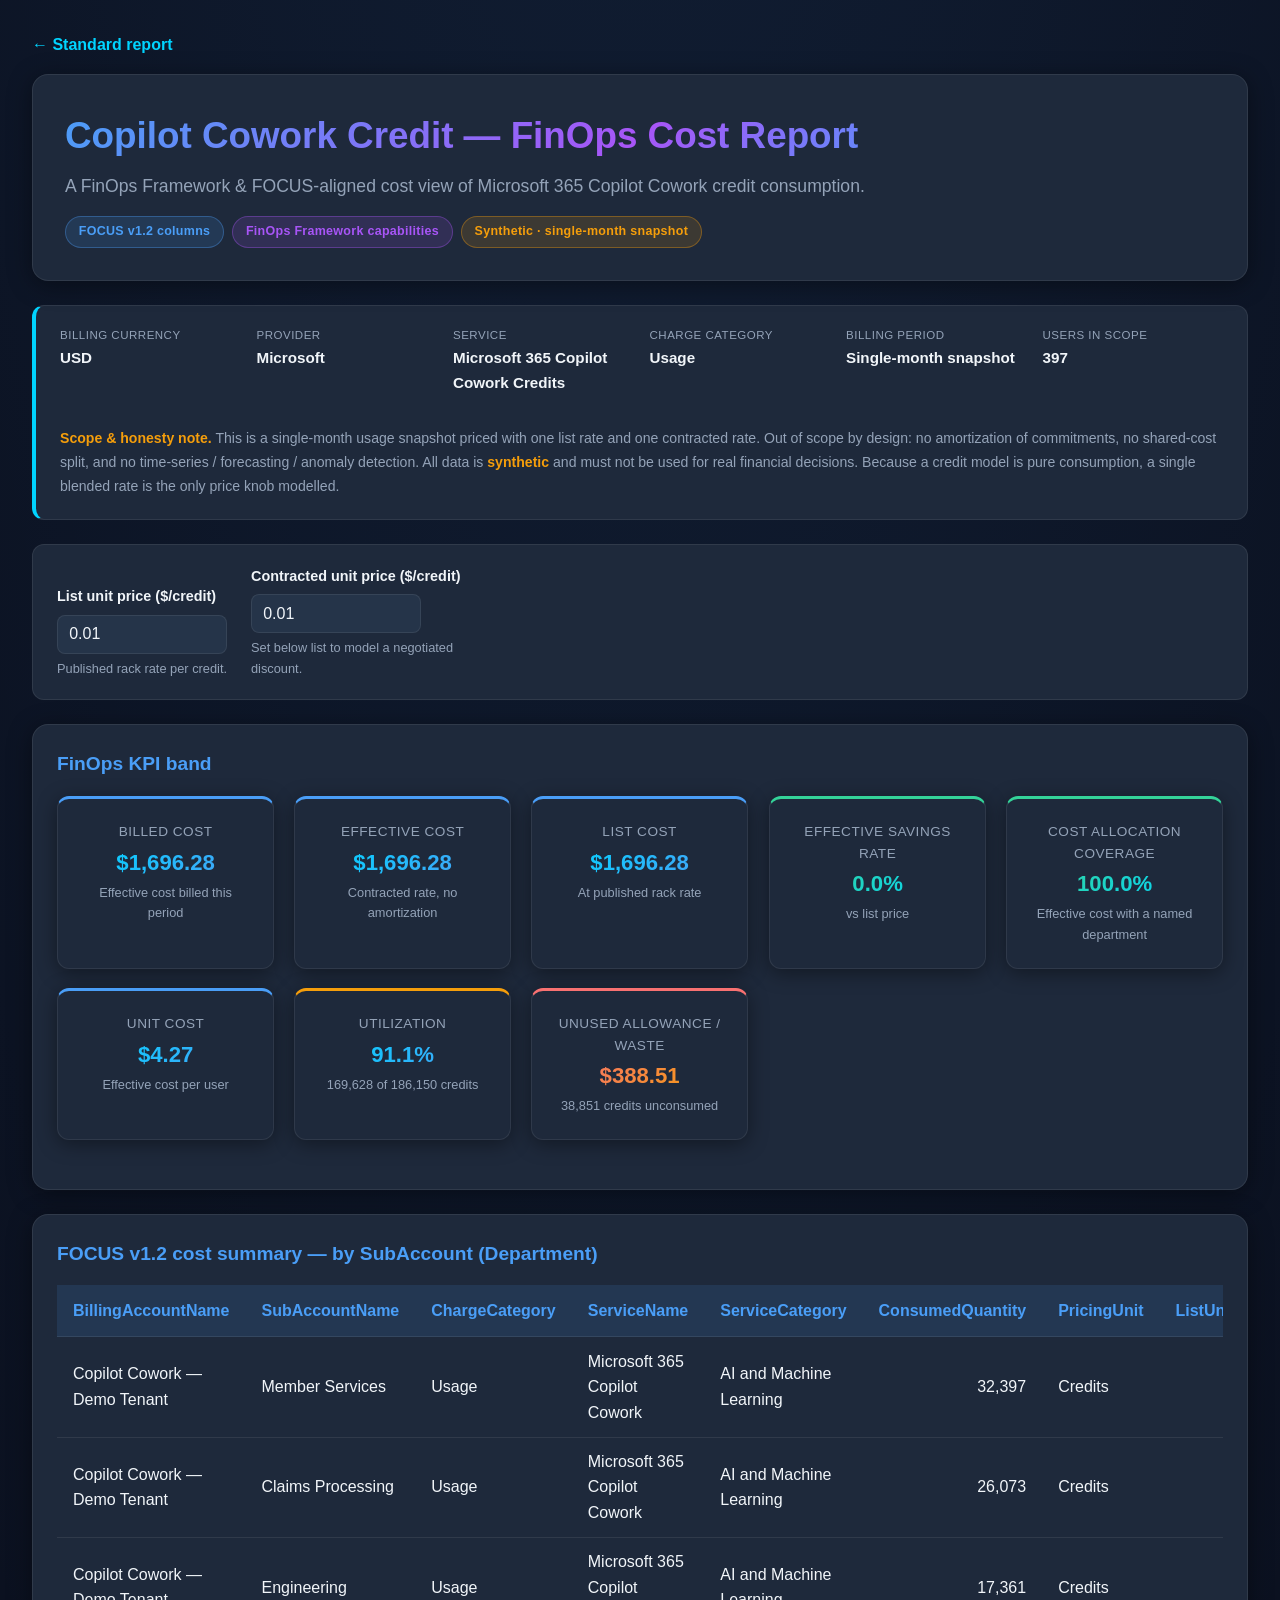
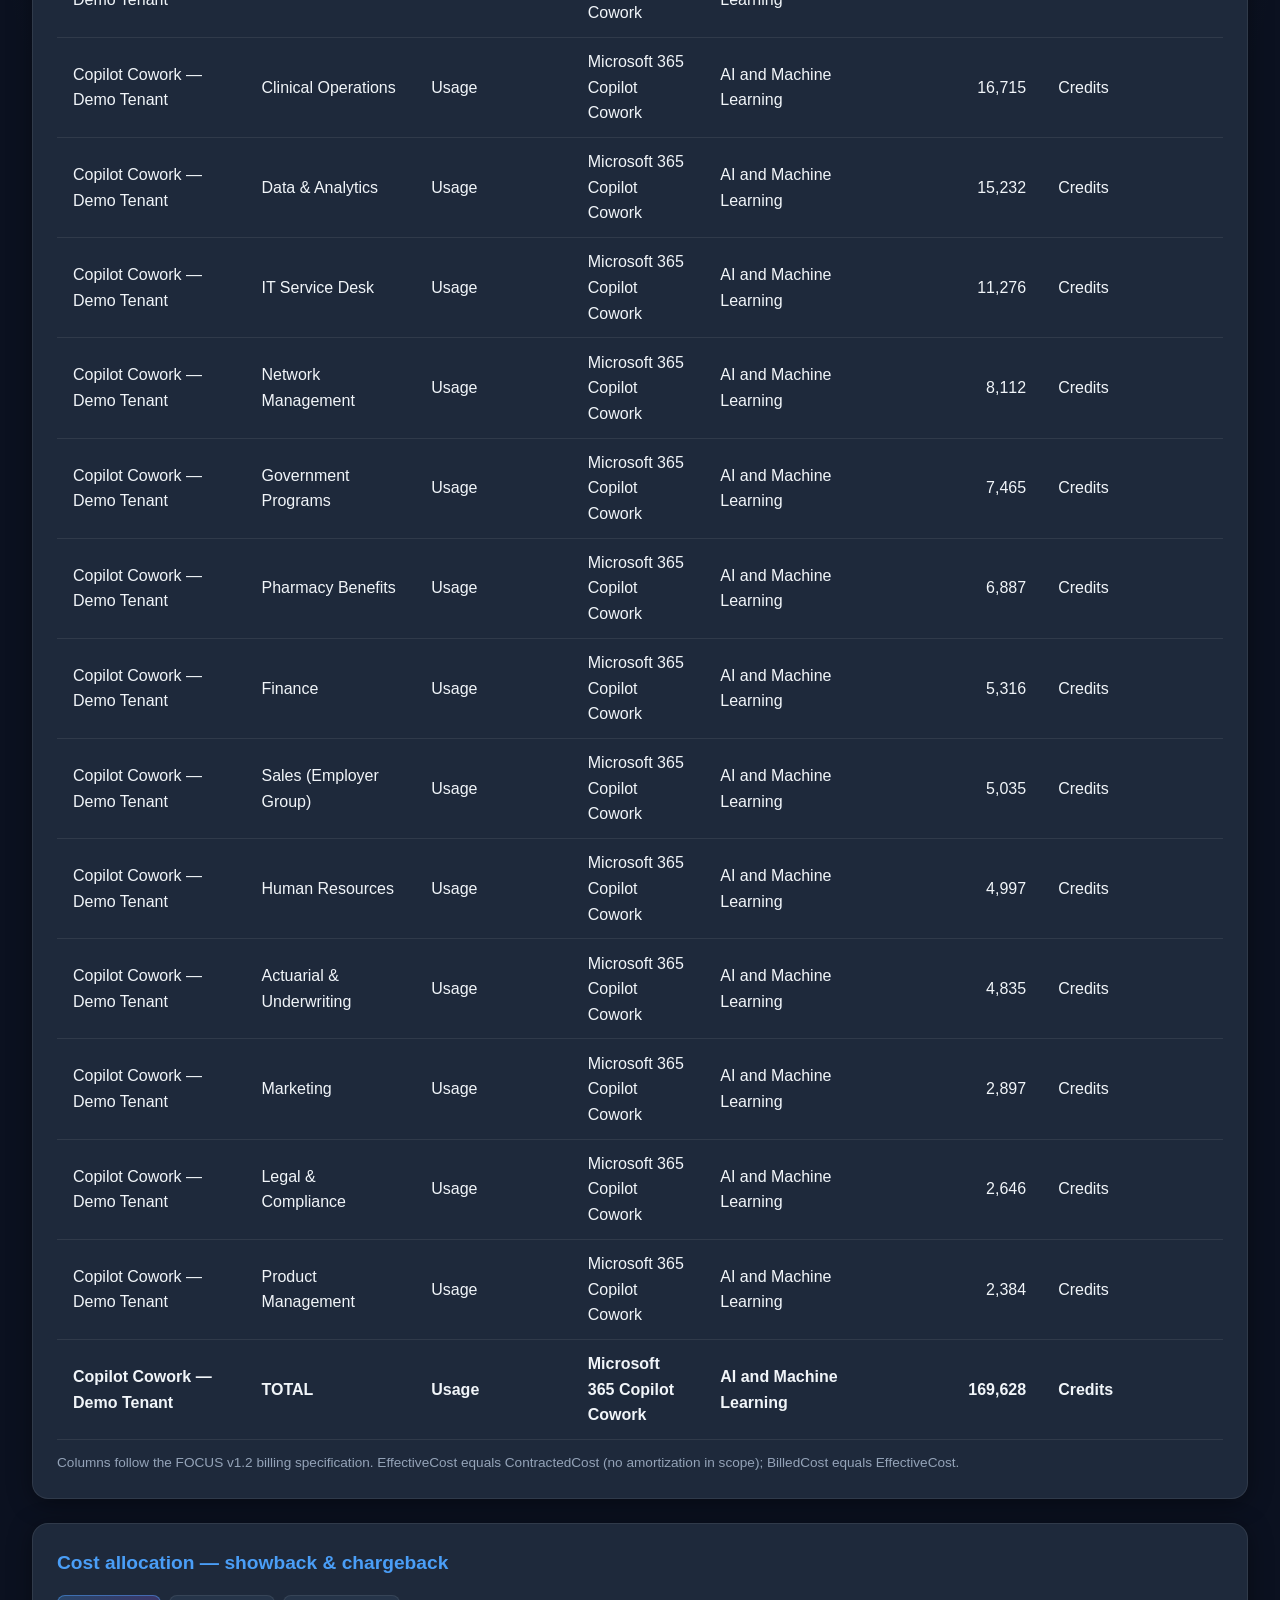
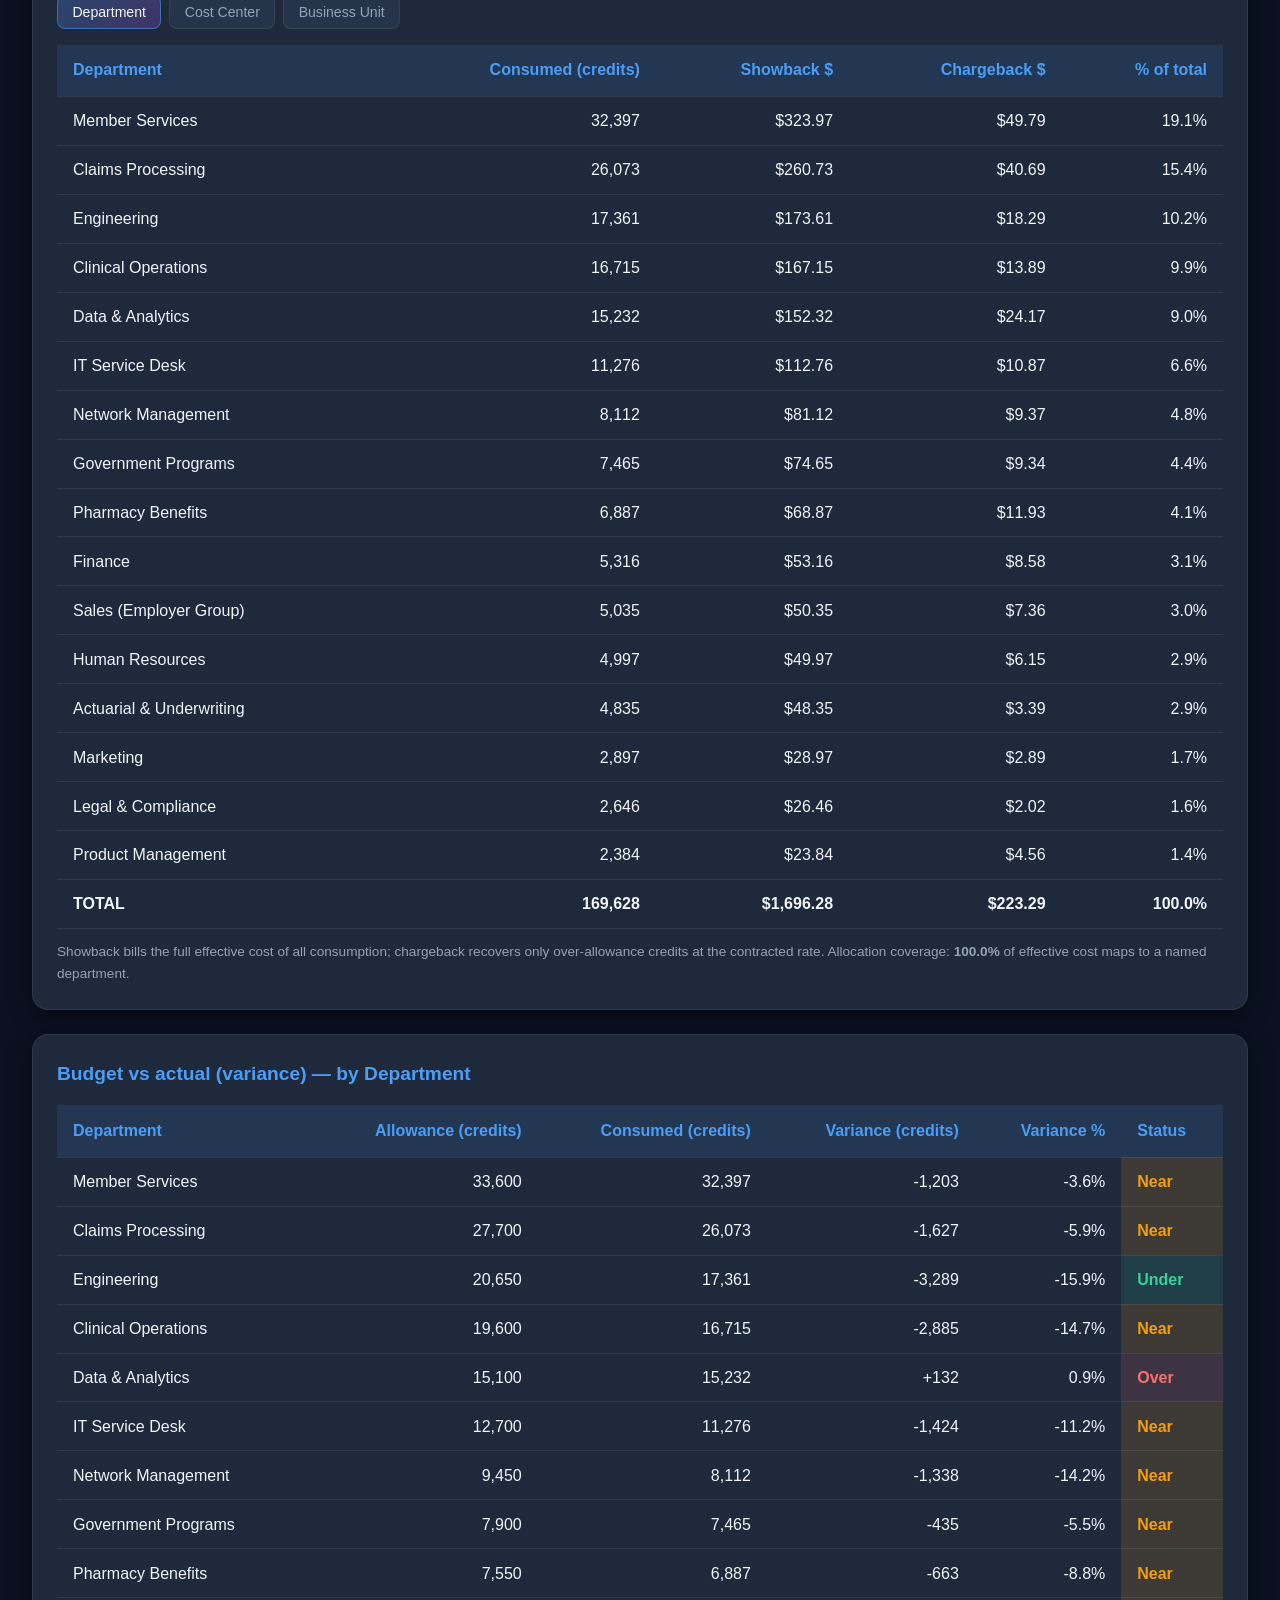
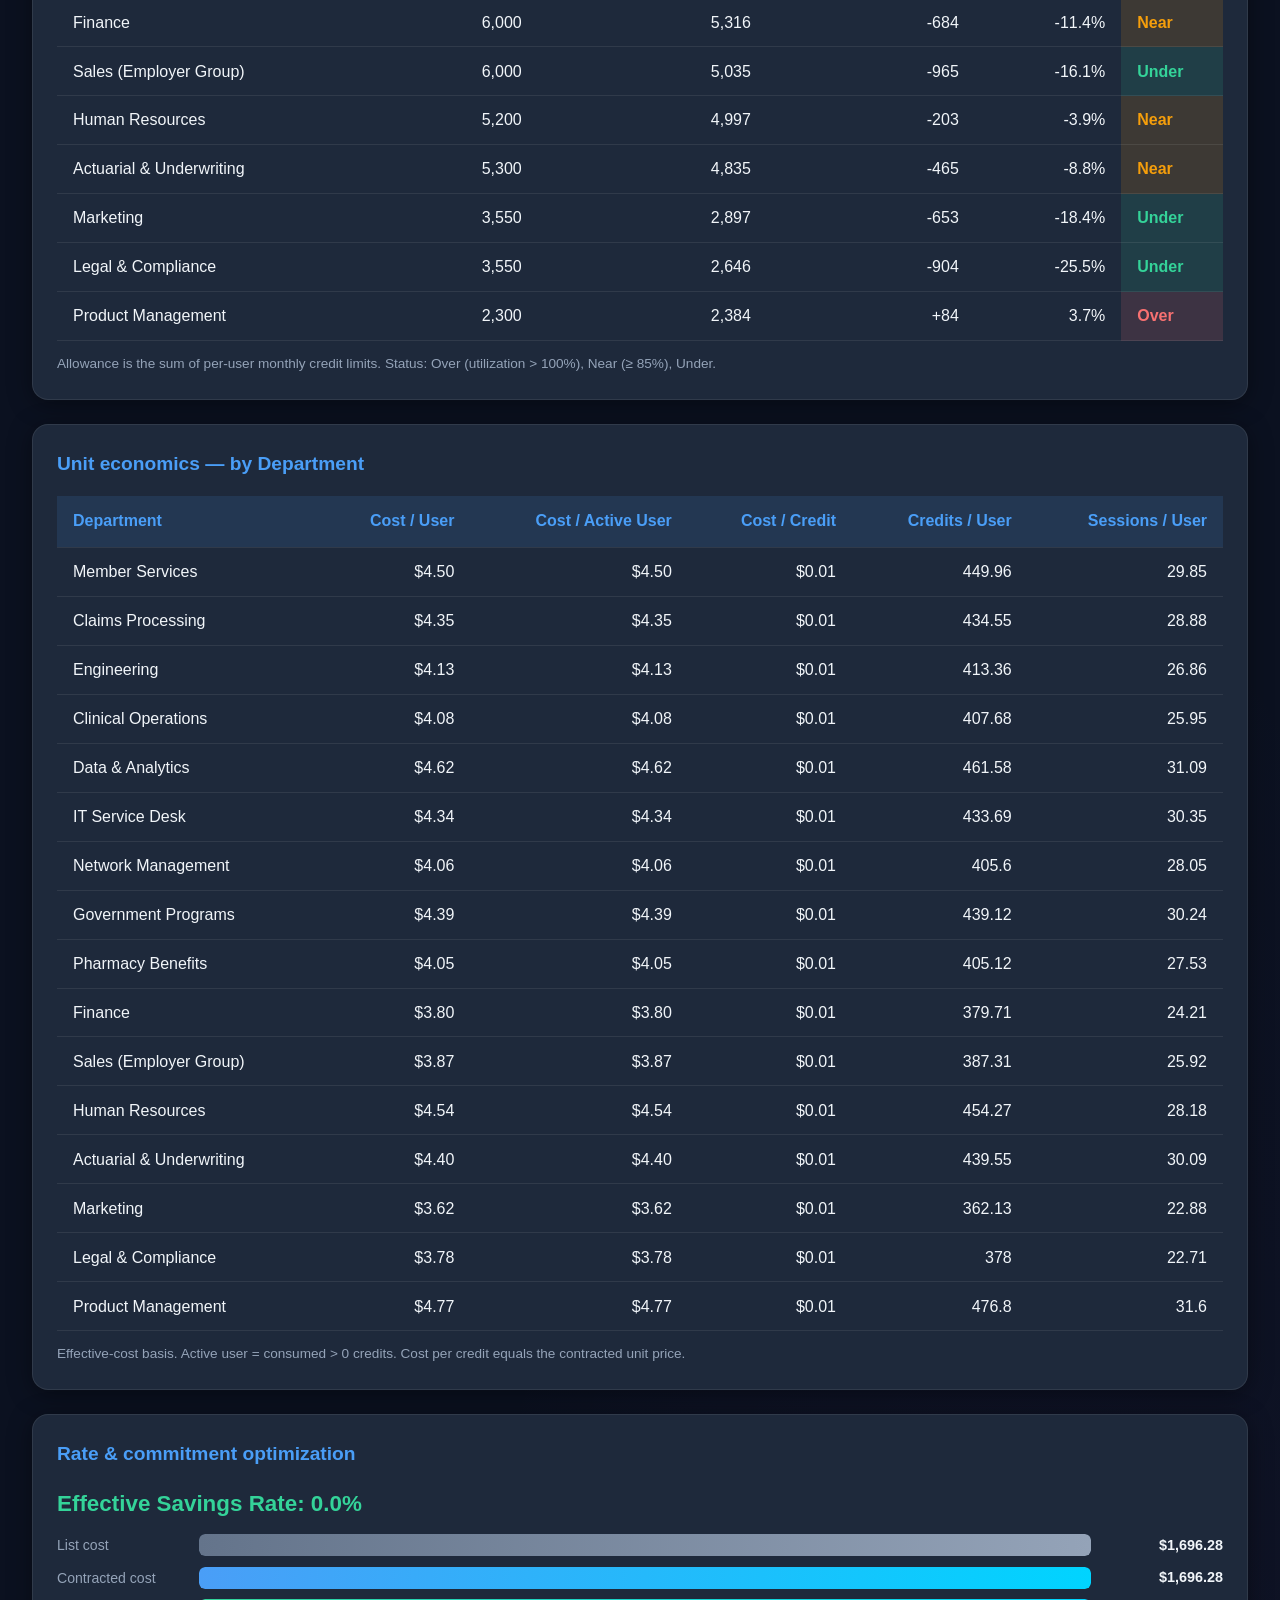
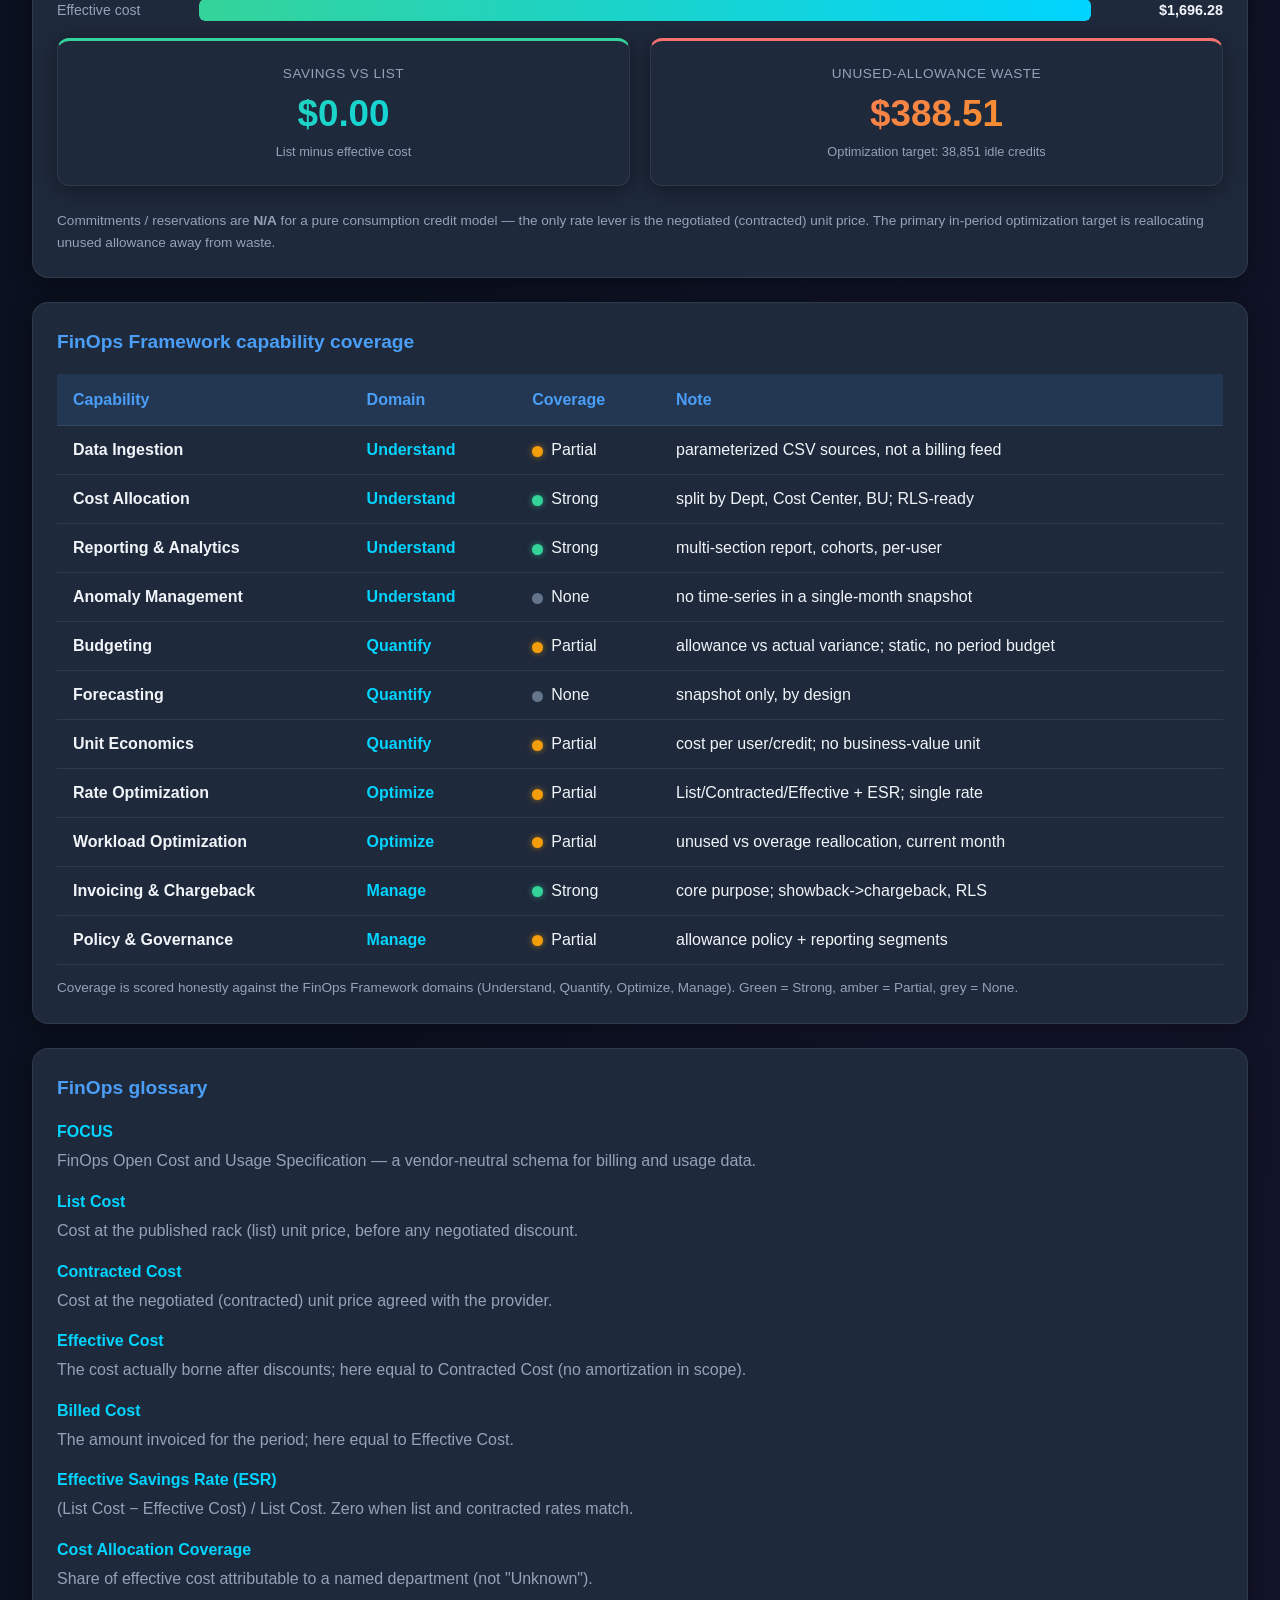
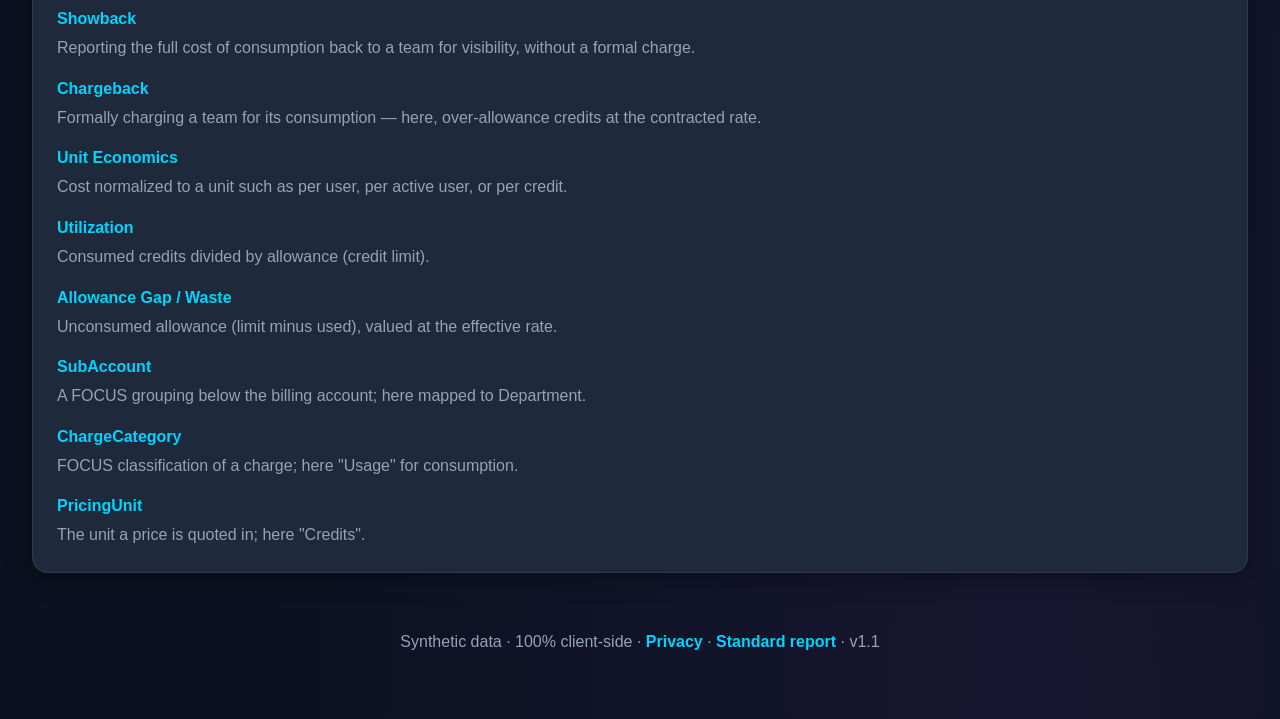
==== finops.html @ 9948c205 "Add FinOps Cowork report page (FOCUS 1.2, ESR, allocation coverage, budget variance, unit economics)" ====
<!DOCTYPE html>
<html lang="en">
<head>
    <meta charset="UTF-8">
    <meta name="viewport" content="width=device-width, initial-scale=1.0">
    <title>FinOps Cowork &mdash; Copilot Cowork Credit FinOps Report</title>
    <link rel="stylesheet" href="styles.css">
    <style>
        /* FinOps-only presentation bits, built on the shared theme variables. */
        .back-link { display: inline-block; margin-bottom: 1rem; font-weight: 600; text-decoration: none; }
        .back-link:hover { text-decoration: underline; }

        .finops-hero h1 {
            font-size: 2.3rem;
            background: linear-gradient(135deg, var(--copilot-blue) 0%, var(--copilot-purple) 50%, var(--copilot-cyan) 100%);
            -webkit-background-clip: text; -webkit-text-fill-color: transparent; background-clip: text;
            margin-bottom: 0.4rem; font-weight: 700;
        }
        .finops-hero .subtitle { font-size: 1.1rem; color: var(--text-secondary); }

        /* Badge pills for the standards this report speaks. */
        .badge-row { display: flex; flex-wrap: wrap; gap: 0.5rem; margin-top: 1rem; }
        .focus-badge {
            display: inline-block; padding: 0.3rem 0.8rem; border-radius: 999px;
            font-size: 0.78rem; font-weight: 600; letter-spacing: 0.3px;
            background: rgba(74, 158, 247, 0.14); color: var(--copilot-blue);
            border: 1px solid rgba(74, 158, 247, 0.35);
        }
        .focus-badge.alt { background: rgba(168, 85, 247, 0.14); color: var(--copilot-purple); border-color: rgba(168, 85, 247, 0.35); }
        .focus-badge.warn { background: rgba(245, 158, 11, 0.14); color: var(--amber); border-color: rgba(245, 158, 11, 0.35); }

        /* Scope strip: honest, explicit statement of what is (and is not) modelled. */
        .scope-strip {
            display: grid; grid-template-columns: repeat(auto-fit, minmax(180px, 1fr)); gap: 1rem;
            background: var(--surface); border: 1px solid var(--border); border-left: 4px solid var(--copilot-cyan);
            border-radius: 12px; padding: 1.25rem 1.5rem; margin-bottom: 1.5rem;
        }
        .scope-item .scope-k { font-size: 0.72rem; text-transform: uppercase; letter-spacing: 0.5px; color: var(--text-secondary); }
        .scope-item .scope-v { font-size: 0.95rem; color: var(--text-primary); font-weight: 600; margin-top: 0.15rem; }
        .scope-note { color: var(--text-secondary); font-size: 0.88rem; margin-top: 1rem; grid-column: 1 / -1; line-height: 1.7; }
        .scope-note strong { color: var(--amber); }

        /* Live rate controls that drive every dollar on the page. */
        .rate-controls {
            display: flex; flex-wrap: wrap; gap: 1.5rem; align-items: flex-end;
            background: var(--surface); border: 1px solid var(--border); border-radius: 12px;
            padding: 1.25rem 1.5rem; margin-bottom: 1.5rem;
        }
        .rate-field { display: flex; flex-direction: column; }
        .rate-field label { font-weight: 600; color: var(--text-primary); margin-bottom: 0.4rem; font-size: 0.9rem; }
        .rate-field input {
            padding: 0.6rem 0.7rem; font-size: 1rem; border: 1px solid var(--border); border-radius: 8px;
            background-color: var(--surface-raised); color: var(--text-primary); width: 170px; font-family: inherit;
        }
        .rate-field input:focus { outline: none; border-color: var(--copilot-blue); }
        .rate-field small { margin-top: 0.3rem; font-size: 0.8rem; color: var(--text-secondary); max-width: 220px; }

        /* Section caption under FOCUS / standards tables. */
        .section-caption { color: var(--text-secondary); font-size: 0.85rem; margin-top: 0.75rem; }

        /* Savings-accented metric card (green, distinct from waste red). */
        .metric-card.accent-savings { border-top-color: var(--green); }
        .metric-card.accent-savings .metric-value {
            background: linear-gradient(135deg, var(--green), var(--copilot-cyan));
            -webkit-background-clip: text; background-clip: text;
        }

        /* Dimension toggle for the allocation section. */
        .dim-toggle { display: flex; flex-wrap: wrap; gap: 0.5rem; margin-bottom: 1rem; }
        .dim-btn {
            padding: 0.5rem 0.9rem; background: var(--surface-raised); border: 1px solid var(--border);
            border-radius: 8px; color: var(--text-secondary); cursor: pointer; font-family: inherit; font-size: 0.88rem;
        }
        .dim-btn:hover { color: var(--text-primary); border-color: rgba(74, 158, 247, 0.4); }
        .dim-btn.active { background: linear-gradient(135deg, rgba(74,158,247,0.25), rgba(168,85,247,0.25)); color: var(--text-primary); border-color: rgba(74,158,247,0.5); }

        /* FinOps Framework capability-coverage dots. */
        .cov-dot { display: inline-block; width: 11px; height: 11px; border-radius: 50%; margin-right: 0.5rem; vertical-align: middle; }
        .cov-strong { background: var(--green); box-shadow: 0 0 6px rgba(52, 211, 153, 0.6); }
        .cov-partial { background: var(--amber); box-shadow: 0 0 6px rgba(245, 158, 11, 0.6); }
        .cov-none { background: #64748B; }
        .cov-label { font-weight: 600; }
        .cap-domain { color: var(--copilot-cyan); font-weight: 600; }

        /* Rate comparison bars (pure CSS/SVG, no libraries). */
        .rate-bars { margin: 0.5rem 0 0.25rem; }
        .rate-bar-row { display: grid; grid-template-columns: 130px 1fr 120px; align-items: center; gap: 0.75rem; margin-bottom: 0.6rem; }
        .rate-bar-row .rb-label { color: var(--text-secondary); font-size: 0.88rem; }
        .rate-bar-track { background: var(--surface-raised); border-radius: 6px; height: 22px; overflow: hidden; }
        .rate-bar-fill { height: 100%; border-radius: 6px; }
        .rb-list { background: linear-gradient(90deg, #64748B, #94A3B8); }
        .rb-contracted { background: linear-gradient(90deg, var(--copilot-blue), var(--copilot-cyan)); }
        .rb-effective { background: linear-gradient(90deg, var(--green), var(--copilot-cyan)); }
        .rate-bar-row .rb-value { text-align: right; color: var(--text-primary); font-weight: 600; font-size: 0.9rem; }

        .esr-headline { font-size: 1.4rem; font-weight: 700; color: var(--green); margin-bottom: 0.75rem; }
        .glossary-dl dt { color: var(--copilot-cyan); font-weight: 600; margin-top: 0.9rem; }
        .glossary-dl dd { color: var(--text-secondary); margin: 0.15rem 0 0 0; line-height: 1.7; }
    </style>
</head>
<body>
    <div class="container">
        <a class="back-link" href="index.html">&larr; Standard report</a>

        <header class="finops-hero">
            <h1>Copilot Cowork Credit &mdash; FinOps Cost Report</h1>
            <p class="subtitle">A FinOps Framework &amp; FOCUS-aligned cost view of Microsoft 365 Copilot Cowork credit consumption.</p>
            <div class="badge-row">
                <span class="focus-badge">FOCUS v1.2 columns</span>
                <span class="focus-badge alt">FinOps Framework capabilities</span>
                <span class="focus-badge warn">Synthetic &middot; single-month snapshot</span>
            </div>
        </header>

        <!-- Populated by finops.js: currency / provider / scope. -->
        <div id="scopeStrip"></div>

        <!-- Live rate controls; every dollar on the page recomputes on input. -->
        <div class="rate-controls">
            <div class="rate-field">
                <label for="rateList">List unit price ($/credit)</label>
                <input type="number" id="rateList" min="0" step="0.001" value="0.01">
                <small>Published rack rate per credit.</small>
            </div>
            <div class="rate-field">
                <label for="rateContracted">Contracted unit price ($/credit)</label>
                <input type="number" id="rateContracted" min="0" step="0.001" value="0.01">
                <small>Set below list to model a negotiated discount.</small>
            </div>
        </div>

        <!-- Everything below is rendered by finops.js. -->
        <div id="finopsBody"></div>

        <footer>Synthetic data &middot; 100% client-side &middot; <a href="PRIVACY.md">Privacy</a> &middot; <a href="index.html">Standard report</a> &middot; v1.1</footer>
    </div>

    <script src="demo-data.js"></script>
    <script src="finops.js"></script>
</body>
</html>
---- styles.css ----
/* Copilot Cowork Credit Chargeback - dark Microsoft Copilot theme.
   Base tokens adapted from the Copilot ROI Calculator reference, extended. */
:root {
    --copilot-blue: #4A9EF7;
    --copilot-cyan: #00D4FF;
    --copilot-purple: #A855F7;
    --copilot-orange: #F59E0B;
    --gray: #94A3B8;
    --light-gray: rgba(255, 255, 255, 0.06);
    --white: #0F172A;
    --green: #34D399;
    --amber: #F59E0B;
    --red: #F87171;
    --shadow: rgba(0, 0, 0, 0.4);
    --surface: #1E293B;
    --surface-raised: #253449;
    --border: rgba(255, 255, 255, 0.08);
    --text-primary: #F1F5F9;
    --text-secondary: #94A3B8;
}

* { margin: 0; padding: 0; box-sizing: border-box; }

body {
    font-family: 'Segoe UI', -apple-system, BlinkMacSystemFont, sans-serif;
    line-height: 1.6;
    color: var(--text-primary);
    background: #0B1120;
    background-image:
        radial-gradient(ellipse 80% 50% at 50% -20%, rgba(74, 158, 247, 0.12), transparent),
        radial-gradient(ellipse 60% 40% at 80% 100%, rgba(168, 85, 247, 0.08), transparent);
    min-height: 100vh;
}

.container { max-width: 1280px; margin: 0 auto; padding: 2rem; }

a { color: var(--copilot-cyan); }

/* ---------------- Header / landing ---------------- */
header {
    margin-bottom: 1.5rem;
    padding: 2rem;
    background: var(--surface);
    border-radius: 16px;
    box-shadow: 0 4px 24px var(--shadow);
    border: 1px solid var(--border);
    backdrop-filter: blur(12px);
}
.header-content { display: flex; justify-content: center; align-items: center; gap: 2rem; }
.header-content > div { text-align: center; }
header h1 {
    font-size: 2.5rem;
    background: linear-gradient(135deg, var(--copilot-blue) 0%, var(--copilot-purple) 50%, var(--copilot-cyan) 100%);
    -webkit-background-clip: text; -webkit-text-fill-color: transparent; background-clip: text;
    margin-bottom: 0.5rem; font-weight: 700;
}
.subtitle { font-size: 1.15rem; color: var(--text-secondary); }

.instructions-section {
    background: var(--surface); border-radius: 16px; padding: 2rem;
    box-shadow: 0 4px 24px var(--shadow); border: 1px solid var(--border); margin-bottom: 2rem;
}
.instructions-section h2 { color: var(--copilot-blue); font-size: 1.8rem; margin-bottom: 1.5rem; text-align: center; }

.step-card {
    display: flex; gap: 1.5rem; margin-bottom: 1.5rem; padding: 1.5rem;
    background: var(--surface-raised); border-radius: 12px; border-left: 4px solid var(--copilot-cyan);
}
.step-number {
    flex-shrink: 0; width: 44px; height: 44px; background: var(--copilot-blue); color: #fff;
    border-radius: 50%; display: flex; align-items: center; justify-content: center; font-size: 1.4rem; font-weight: bold;
}
.step-content h3 { color: var(--copilot-cyan); margin-bottom: 0.5rem; font-size: 1.3rem; }

/* ---------------- Info / privacy boxes ---------------- */
.info-box {
    background: rgba(0, 212, 255, 0.05); padding: 1rem; border-radius: 8px;
    border-left: 3px solid var(--copilot-cyan); margin-top: 1rem;
}
.info-box p { margin: 0; font-size: 0.95rem; line-height: 1.7; }
.info-box strong { color: var(--copilot-blue); }
.info-box small { color: var(--gray); }
.privacy-box {
    display: flex; gap: 1rem; align-items: flex-start;
    border-left-color: var(--green); background: rgba(52, 211, 153, 0.06); margin-bottom: 1.5rem;
}
.privacy-box svg { flex-shrink: 0; color: var(--green); margin-top: 0.15rem; }
.privacy-box strong { color: var(--green); }

/* ---------------- Upload ---------------- */
.upload-grid { display: grid; grid-template-columns: repeat(auto-fit, minmax(320px, 1fr)); gap: 1.5rem; }
.dz-label { display: block; font-weight: 600; margin-bottom: 0.5rem; color: var(--text-primary); }
.upload-area {
    border: 2px dashed rgba(74, 158, 247, 0.4); border-radius: 12px; padding: 2rem; text-align: center;
    background: rgba(74, 158, 247, 0.05); transition: all 0.25s ease; cursor: pointer;
}
.upload-area:hover { border-color: var(--copilot-cyan); background: rgba(0, 212, 255, 0.08); box-shadow: 0 0 30px rgba(0, 212, 255, 0.1); }
.upload-area.dragover { border-color: var(--copilot-orange); background: rgba(245, 158, 11, 0.08); }
.upload-area.loaded { border-color: var(--green); background: rgba(52, 211, 153, 0.07); border-style: solid; }
.upload-area svg { color: var(--copilot-blue); margin-bottom: 0.75rem; }
.upload-area p { margin: 0.35rem 0; color: var(--gray); }
.dz-status { font-size: 0.9rem; font-weight: 600; color: var(--text-secondary) !important; }
.upload-area.loaded .dz-status { color: var(--green) !important; }

/* ---------------- Config ---------------- */
.config-grid { display: grid; grid-template-columns: repeat(auto-fit, minmax(260px, 1fr)); gap: 1.5rem; margin-top: 1.5rem; }
.config-item { display: flex; flex-direction: column; }
.config-item label { font-weight: 600; color: var(--text-primary); margin-bottom: 0.5rem; }
.config-item input, .config-item select {
    padding: 0.7rem; font-size: 1rem; border: 1px solid var(--border); border-radius: 8px;
    transition: all 0.25s ease; font-family: inherit; background-color: var(--surface-raised);
    color: var(--text-primary); width: 100%;
}
.config-item input:focus, .config-item select:focus { outline: none; border-color: var(--copilot-blue); }
.config-item small { margin-top: 0.3rem; font-size: 0.82rem; color: var(--gray); }

/* ---------------- Buttons ---------------- */
.btn-primary, .btn-secondary {
    padding: 0.8rem 2rem; font-size: 1rem; font-weight: 600; border: none; border-radius: 8px;
    cursor: pointer; transition: all 0.25s ease; font-family: inherit;
}
.btn-primary { background: linear-gradient(135deg, #4A9EF7, #A855F7); color: #fff; }
.btn-primary:hover:not(:disabled) { background: linear-gradient(135deg, #60B0FF, #B96EFF); transform: translateY(-2px); box-shadow: 0 6px 20px rgba(74, 158, 247, 0.3); }
.btn-primary:disabled { opacity: 0.45; cursor: not-allowed; }
.btn-secondary { background: var(--surface-raised); color: var(--text-primary); border: 1px solid var(--border); }
.btn-secondary:hover { background: rgba(74, 158, 247, 0.15); color: var(--copilot-cyan); }
.btn-gradient { background: linear-gradient(135deg, rgba(74,158,247,0.25), rgba(168,85,247,0.25)); border-color: rgba(74,158,247,0.4); color: var(--text-primary); }
.btn-gradient:hover { background: linear-gradient(135deg, rgba(74,158,247,0.4), rgba(168,85,247,0.4)); color: #fff; }
.landing-actions { display: flex; gap: 1rem; margin-top: 1.75rem; flex-wrap: wrap; }
.landing-error { margin-top: 1rem; color: var(--red); font-weight: 600; }

footer { text-align: center; padding: 2rem; color: var(--text-secondary); }
footer a { text-decoration: none; font-weight: 600; }
footer a:hover { text-decoration: underline; }

/* ---------------- Dashboard topbar ---------------- */
.topbar {
    position: sticky; top: 0; z-index: 50; display: flex; justify-content: space-between; align-items: center;
    gap: 1.5rem; padding: 1rem 2rem; background: rgba(30, 41, 59, 0.85);
    backdrop-filter: blur(12px); border-bottom: 1px solid var(--border); box-shadow: 0 4px 24px var(--shadow);
}
.topbar-title { display: flex; align-items: center; gap: 1rem; }
.topbar-emoji { font-size: 2rem; }
.topbar-title h1 {
    font-size: 1.5rem;
    background: linear-gradient(135deg, var(--copilot-blue), var(--copilot-purple), var(--copilot-cyan));
    -webkit-background-clip: text; -webkit-text-fill-color: transparent; background-clip: text;
}
.topbar-sub { font-size: 0.9rem; color: var(--text-secondary); }
.topbar-actions { display: flex; gap: 0.75rem; }
.action-btn {
    display: flex; flex-direction: column; align-items: center; gap: 0.25rem; padding: 0.6rem 0.9rem;
    background: transparent; border: 1px solid rgba(74, 158, 247, 0.3); border-radius: 10px;
    color: var(--copilot-blue); cursor: pointer; transition: all 0.25s ease; font-family: inherit; min-width: 76px;
}
.action-btn:hover { background: rgba(74, 158, 247, 0.15); color: var(--copilot-cyan); transform: translateY(-2px); border-color: var(--copilot-blue); }
.action-icon { font-size: 1.4rem; }
.action-text { font-size: 0.75rem; font-weight: 600; }

.demo-banner {
    margin: 1rem 2rem 0; padding: 0.9rem 1.25rem; border-radius: 10px; text-align: center;
    background: rgba(245, 158, 11, 0.12); border: 1px solid rgba(245, 158, 11, 0.4); color: var(--amber);
    font-size: 0.95rem;
}

/* ---------------- Dashboard layout ---------------- */
.dash-layout { display: grid; grid-template-columns: 260px 1fr; gap: 1.5rem; align-items: start; animation: fadeIn 0.5s ease; }
@keyframes fadeIn { from { opacity: 0; transform: translateY(16px); } to { opacity: 1; transform: translateY(0); } }

.slicer-rail {
    position: sticky; top: 88px; background: var(--surface); border: 1px solid var(--border);
    border-radius: 16px; padding: 1.5rem; box-shadow: 0 4px 24px var(--shadow);
}
.rail-title { color: var(--copilot-blue); margin-bottom: 1rem; font-size: 1.2rem; }
.slicer-rail .config-item { margin-bottom: 1.25rem; }
.cohort-toggles { display: flex; flex-wrap: wrap; gap: 0.4rem; }
.cohort-chip {
    padding: 0.3rem 0.7rem; border-radius: 999px; border: 1px solid var(--border);
    background: var(--surface-raised); color: var(--text-secondary); cursor: pointer; font-size: 0.8rem;
    transition: all 0.2s ease; font-family: inherit;
}
.cohort-chip.on { background: linear-gradient(135deg, rgba(74,158,247,0.3), rgba(168,85,247,0.3)); color: var(--text-primary); border-color: rgba(74,158,247,0.5); }
.rail-meta { margin-top: 1rem; padding-top: 1rem; border-top: 1px solid var(--border); font-size: 0.82rem; color: var(--text-secondary); }

.dash-main { min-width: 0; }
.tab-nav { display: flex; flex-wrap: wrap; gap: 0.5rem; margin-bottom: 1.5rem; }
.tab-btn {
    padding: 0.6rem 1rem; background: var(--surface); border: 1px solid var(--border); border-radius: 10px;
    color: var(--text-secondary); cursor: pointer; transition: all 0.2s ease; font-family: inherit; font-size: 0.9rem;
}
.tab-btn:hover { color: var(--text-primary); border-color: rgba(74,158,247,0.4); }
.tab-btn.active { background: linear-gradient(135deg, rgba(74,158,247,0.25), rgba(168,85,247,0.25)); color: var(--text-primary); border-color: rgba(74,158,247,0.5); }

/* ---------------- View content ---------------- */
.view-title { color: var(--copilot-blue); font-size: 1.6rem; margin-bottom: 0.35rem; }
.view-desc { color: var(--text-secondary); margin-bottom: 1.5rem; }
.panel {
    background: var(--surface); border: 1px solid var(--border); border-radius: 16px; padding: 1.5rem;
    box-shadow: 0 4px 24px var(--shadow); margin-bottom: 1.5rem;
}
.panel h3 { color: var(--copilot-blue); margin-bottom: 1rem; font-size: 1.2rem; }
.panel-note { color: var(--text-secondary); font-size: 0.9rem; margin-top: 0.75rem; }

.metrics-grid { display: grid; grid-template-columns: repeat(auto-fit, minmax(200px, 1fr)); gap: 1.25rem; margin-bottom: 1.5rem; }
.metric-card {
    background: var(--surface); padding: 1.4rem; border-radius: 12px; box-shadow: 0 4px 20px var(--shadow);
    text-align: center; border: 1px solid var(--border); border-top: 3px solid var(--copilot-blue);
    transition: transform 0.25s ease; container-type: inline-size;
}
.metric-card:hover { transform: translateY(-4px); box-shadow: 0 8px 30px rgba(74, 158, 247, 0.15); }
.metric-card.accent-green { border-top-color: var(--green); }
.metric-card.accent-red { border-top-color: var(--red); }
.metric-card.accent-amber { border-top-color: var(--amber); }
.metric-value {
    font-size: clamp(1.2rem, 13cqi, 2.3rem); font-weight: bold;
    background: linear-gradient(135deg, var(--copilot-cyan), var(--copilot-blue));
    -webkit-background-clip: text; -webkit-text-fill-color: transparent; background-clip: text;
    margin: 0.4rem 0; overflow-wrap: break-word; line-height: 1.2;
}
.metric-card.accent-green .metric-value { background: linear-gradient(135deg, var(--green), var(--copilot-cyan)); -webkit-background-clip: text; background-clip: text; }
.metric-card.accent-red .metric-value { background: linear-gradient(135deg, var(--red), var(--copilot-orange)); -webkit-background-clip: text; background-clip: text; }
.metric-label { font-size: 0.85rem; color: var(--text-secondary); text-transform: uppercase; letter-spacing: 0.5px; }
.metric-sublabel { font-size: 0.8rem; color: var(--text-secondary); margin-top: 0.4rem; }

/* ---------------- Tables ---------------- */
.table-wrap { overflow-x: auto; }
table { width: 100%; border-collapse: collapse; }
th {
    background: rgba(74, 158, 247, 0.12); color: var(--copilot-blue); padding: 0.8rem 1rem; text-align: left;
    font-weight: 600; border-bottom: 1px solid var(--border); white-space: nowrap;
}
th.sortable { cursor: pointer; user-select: none; }
th.sortable:hover { background: rgba(74, 158, 247, 0.2); }
th.num, td.num { text-align: right; }
td { padding: 0.7rem 1rem; border-bottom: 1px solid var(--border); color: var(--text-primary); }
tbody tr:hover { background: rgba(74, 158, 247, 0.06); }
.status-under { color: var(--green); font-weight: 600; }
.status-near { color: var(--amber); font-weight: 600; }
.status-over { color: var(--red); font-weight: 600; }
.cell-under { background: rgba(52, 211, 153, 0.12); }
.cell-near { background: rgba(245, 158, 11, 0.14); }
.cell-over { background: rgba(248, 113, 113, 0.14); }
.star { color: var(--copilot-orange); }

.search-box {
    width: 100%; max-width: 340px; padding: 0.6rem 0.9rem; margin-bottom: 1rem;
    background: var(--surface-raised); border: 1px solid var(--border); border-radius: 8px;
    color: var(--text-primary); font-family: inherit; font-size: 0.95rem;
}
.search-box:focus { outline: none; border-color: var(--copilot-blue); }
.row-note { color: var(--text-secondary); font-size: 0.85rem; margin-top: 0.75rem; }

/* ---------------- Charts (inline SVG) ---------------- */
.chart-svg { width: 100%; height: auto; display: block; }
.chart-svg .bar-label { fill: var(--text-secondary); font-size: 12px; font-family: 'Segoe UI', sans-serif; }
.chart-svg .val-label { fill: var(--text-primary); font-size: 12px; font-weight: 600; font-family: 'Segoe UI', sans-serif; }
.chart-svg .axis-line { stroke: var(--border); stroke-width: 1; }

/* ---------------- Glossary ---------------- */
.glossary-table td:first-child { white-space: nowrap; width: 1%; color: var(--copilot-cyan); vertical-align: top; padding-right: 1.5rem; font-weight: 600; }
.glossary-table td { padding: 0.7rem 1rem; font-size: 0.92rem; line-height: 1.6; }

@media (max-width: 900px) {
    .dash-layout { grid-template-columns: 1fr; }
    .slicer-rail { position: static; }
    .topbar { flex-direction: column; align-items: stretch; }
}

.version-tag { display: inline-block; font-size: 0.7rem; font-weight: 700; vertical-align: middle; margin-left: 0.5rem; padding: 0.1rem 0.5rem; border-radius: 999px; background: rgba(0,212,255,0.15); color: var(--copilot-cyan); letter-spacing: 0.04em; }
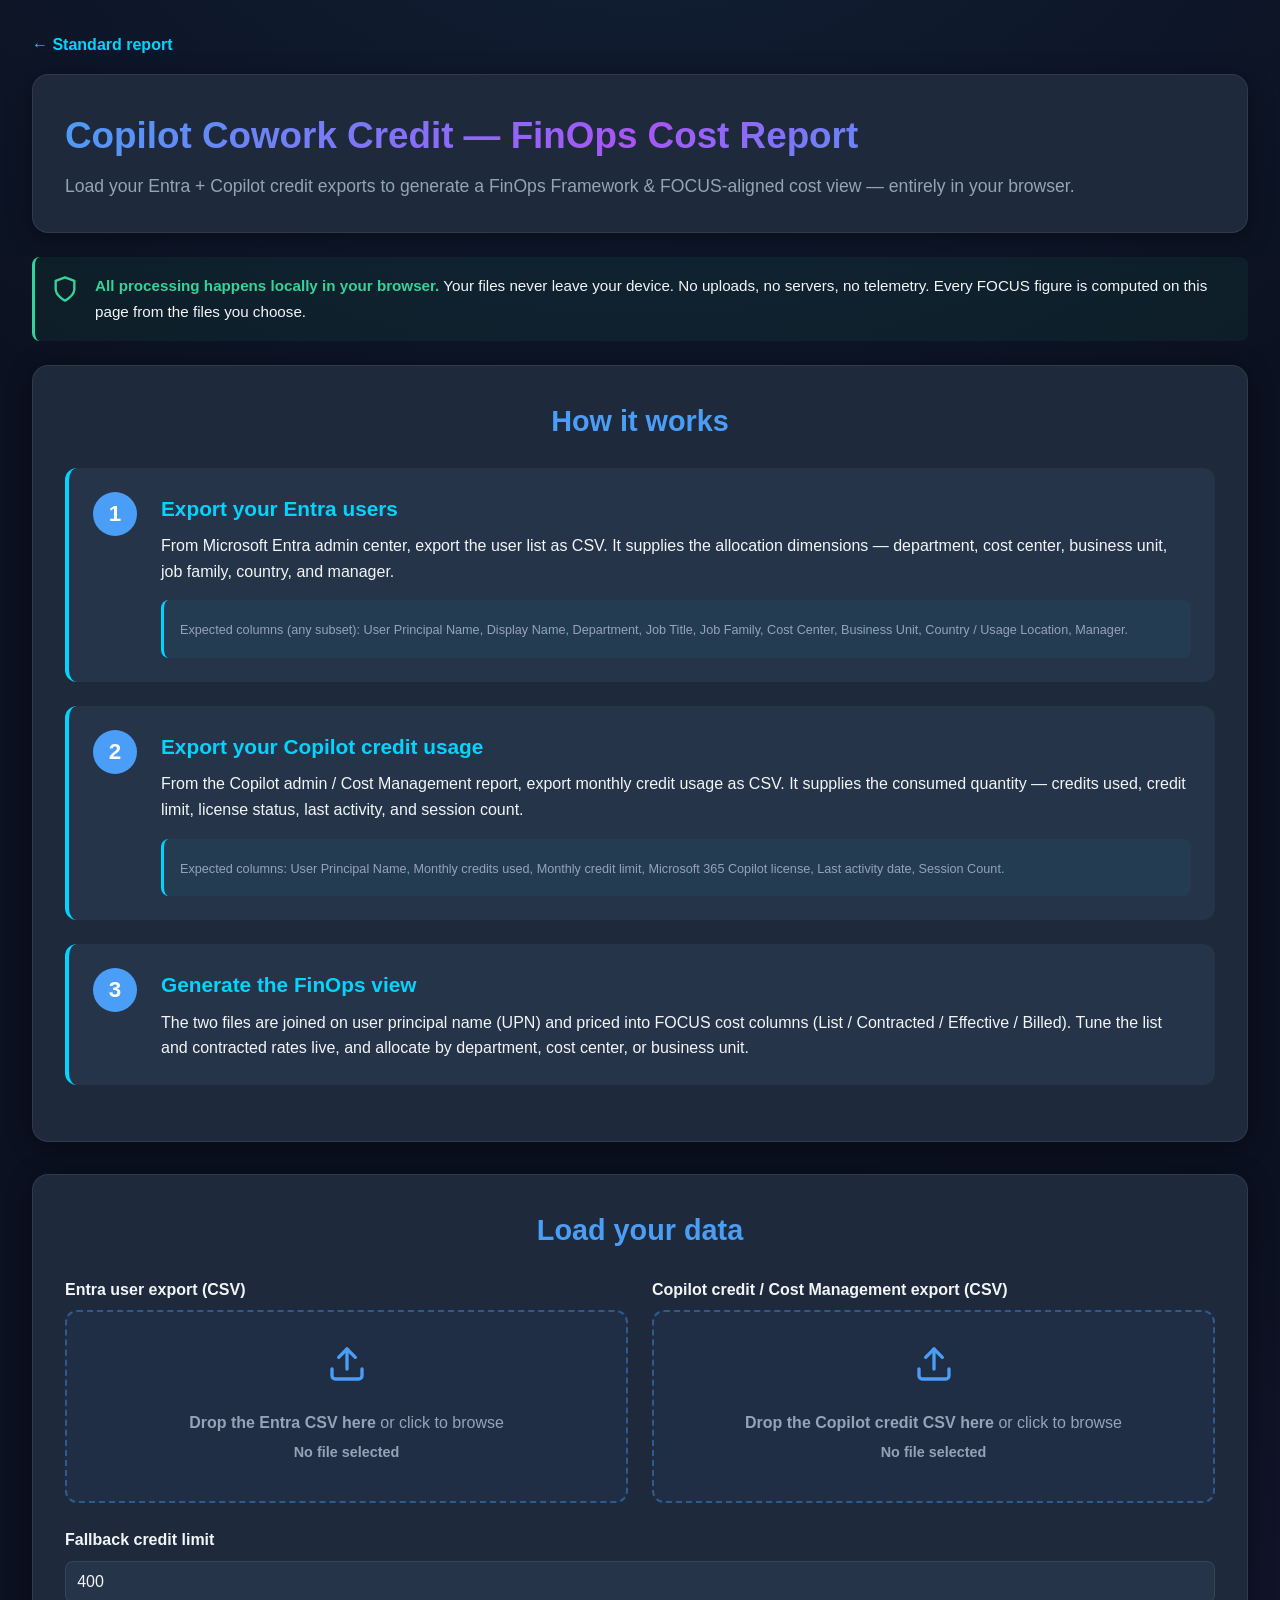
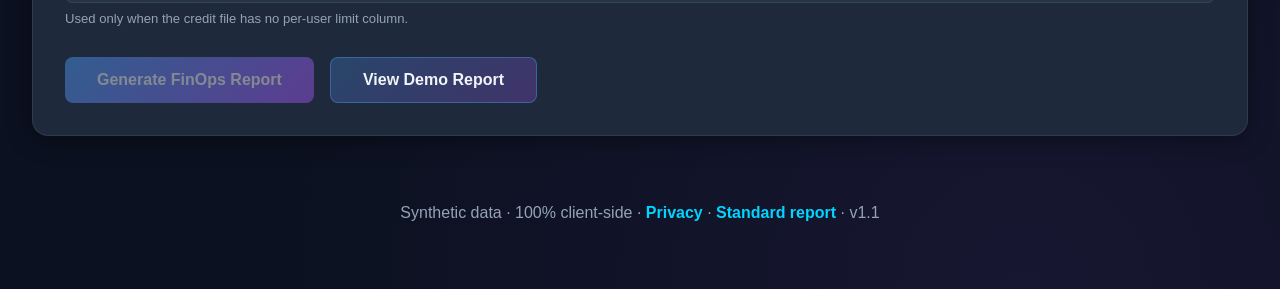
==== commit e615558b: "FinOps page: add data-loading landing (upload Entra + Copilot credit CSVs); demo becomes a path (?de" ====
--- a/finops.html
+++ b/finops.html
@@ -96,43 +96,143 @@
         .esr-headline { font-size: 1.4rem; font-weight: 700; color: var(--green); margin-bottom: 0.75rem; }
         .glossary-dl dt { color: var(--copilot-cyan); font-weight: 600; margin-top: 0.9rem; }
         .glossary-dl dd { color: var(--text-secondary); margin: 0.15rem 0 0 0; line-height: 1.7; }
+        .finops-report-actions { margin-bottom: 1.25rem; }
     </style>
 </head>
 <body>
     <div class="container">
         <a class="back-link" href="index.html">&larr; Standard report</a>
 
-        <header class="finops-hero">
-            <h1>Copilot Cowork Credit &mdash; FinOps Cost Report</h1>
-            <p class="subtitle">A FinOps Framework &amp; FOCUS-aligned cost view of Microsoft 365 Copilot Cowork credit consumption.</p>
-            <div class="badge-row">
-                <span class="focus-badge">FOCUS v1.2 columns</span>
-                <span class="focus-badge alt">FinOps Framework capabilities</span>
-                <span class="focus-badge warn">Synthetic &middot; single-month snapshot</span>
-            </div>
-        </header>
-
-        <!-- Populated by finops.js: currency / provider / scope. -->
-        <div id="scopeStrip"></div>
-
-        <!-- Live rate controls; every dollar on the page recomputes on input. -->
-        <div class="rate-controls">
-            <div class="rate-field">
-                <label for="rateList">List unit price ($/credit)</label>
-                <input type="number" id="rateList" min="0" step="0.001" value="0.01">
-                <small>Published rack rate per credit.</small>
-            </div>
-            <div class="rate-field">
-                <label for="rateContracted">Contracted unit price ($/credit)</label>
-                <input type="number" id="rateContracted" min="0" step="0.001" value="0.01">
-                <small>Set below list to model a negotiated discount.</small>
-            </div>
-        </div>
-
-        <!-- Everything below is rendered by finops.js. -->
-        <div id="finopsBody"></div>
-
-        <footer>Synthetic data &middot; 100% client-side &middot; <a href="PRIVACY.md">Privacy</a> &middot; <a href="index.html">Standard report</a> &middot; v1.1</footer>
+        <!-- ============================ LANDING ============================ -->
+        <section id="finopsLanding">
+            <header class="finops-hero">
+                <h1>Copilot Cowork Credit &mdash; FinOps Cost Report</h1>
+                <p class="subtitle">Load your Entra + Copilot credit exports to generate a FinOps Framework &amp; FOCUS-aligned cost view &mdash; entirely in your browser.</p>
+            </header>
+
+            <div class="info-box privacy-box">
+                <svg width="28" height="28" viewBox="0 0 24 24" fill="none" stroke="currentColor" stroke-width="2" stroke-linecap="round" stroke-linejoin="round">
+                    <path d="M12 22s8-4 8-10V5l-8-3-8 3v7c0 6 8 10 8 10z"></path>
+                </svg>
+                <p><strong>All processing happens locally in your browser.</strong> Your files never leave your device. No uploads, no servers, no telemetry. Every FOCUS figure is computed on this page from the files you choose.</p>
+            </div>
+
+            <div class="instructions-section">
+                <h2>How it works</h2>
+                <div class="step-card">
+                    <div class="step-number">1</div>
+                    <div class="step-content">
+                        <h3>Export your Entra users</h3>
+                        <p>From Microsoft Entra admin center, export the user list as CSV. It supplies the allocation dimensions &mdash; department, cost center, business unit, job family, country, and manager.</p>
+                        <div class="info-box"><p><small>Expected columns (any subset): User Principal Name, Display Name, Department, Job Title, Job Family, Cost Center, Business Unit, Country / Usage Location, Manager.</small></p></div>
+                    </div>
+                </div>
+                <div class="step-card">
+                    <div class="step-number">2</div>
+                    <div class="step-content">
+                        <h3>Export your Copilot credit usage</h3>
+                        <p>From the Copilot admin / Cost Management report, export monthly credit usage as CSV. It supplies the consumed quantity &mdash; credits used, credit limit, license status, last activity, and session count.</p>
+                        <div class="info-box"><p><small>Expected columns: User Principal Name, Monthly credits used, Monthly credit limit, Microsoft 365 Copilot license, Last activity date, Session Count.</small></p></div>
+                    </div>
+                </div>
+                <div class="step-card">
+                    <div class="step-number">3</div>
+                    <div class="step-content">
+                        <h3>Generate the FinOps view</h3>
+                        <p>The two files are joined on user principal name (UPN) and priced into FOCUS cost columns (List / Contracted / Effective / Billed). Tune the list and contracted rates live, and allocate by department, cost center, or business unit.</p>
+                    </div>
+                </div>
+            </div>
+
+            <div class="instructions-section">
+                <h2>Load your data</h2>
+                <div class="upload-grid">
+                    <div>
+                        <label class="dz-label">Entra user export (CSV)</label>
+                        <div class="upload-area" id="dzEntraF">
+                            <svg width="40" height="40" viewBox="0 0 24 24" fill="none" stroke="currentColor" stroke-width="2" stroke-linecap="round" stroke-linejoin="round">
+                                <path d="M21 15v4a2 2 0 0 1-2 2H5a2 2 0 0 1-2-2v-4"></path>
+                                <polyline points="17 8 12 3 7 8"></polyline>
+                                <line x1="12" y1="3" x2="12" y2="15"></line>
+                            </svg>
+                            <p><strong>Drop the Entra CSV here</strong> or click to browse</p>
+                            <p class="dz-status" id="statusEntraF">No file selected</p>
+                            <input type="file" id="fileEntraF" accept=".csv,text/csv" hidden>
+                        </div>
+                    </div>
+                    <div>
+                        <label class="dz-label">Copilot credit / Cost Management export (CSV)</label>
+                        <div class="upload-area" id="dzCreditsF">
+                            <svg width="40" height="40" viewBox="0 0 24 24" fill="none" stroke="currentColor" stroke-width="2" stroke-linecap="round" stroke-linejoin="round">
+                                <path d="M21 15v4a2 2 0 0 1-2 2H5a2 2 0 0 1-2-2v-4"></path>
+                                <polyline points="17 8 12 3 7 8"></polyline>
+                                <line x1="12" y1="3" x2="12" y2="15"></line>
+                            </svg>
+                            <p><strong>Drop the Copilot credit CSV here</strong> or click to browse</p>
+                            <p class="dz-status" id="statusCreditsF">No file selected</p>
+                            <input type="file" id="fileCreditsF" accept=".csv,text/csv" hidden>
+                        </div>
+                    </div>
+                </div>
+
+                <div class="config-grid">
+                    <div class="config-item">
+                        <label for="fallbackLimitF">Fallback credit limit</label>
+                        <input type="number" id="fallbackLimitF" min="0" step="1" value="400">
+                        <small>Used only when the credit file has no per-user limit column.</small>
+                    </div>
+                </div>
+
+                <div class="landing-actions">
+                    <button class="btn-primary" id="btnGenerateF" disabled>Generate FinOps Report</button>
+                    <button class="btn-secondary btn-gradient" id="btnDemoF">View Demo Report</button>
+                </div>
+                <p id="finopsLandingError" class="landing-error" hidden></p>
+            </div>
+        </section>
+
+        <!-- ============================ REPORT ============================ -->
+        <section id="finopsReport" hidden>
+            <header class="finops-hero">
+                <h1>Copilot Cowork Credit &mdash; FinOps Cost Report</h1>
+                <p class="subtitle">A FinOps Framework &amp; FOCUS-aligned cost view of Microsoft 365 Copilot Cowork credit consumption.</p>
+                <div class="badge-row">
+                    <span class="focus-badge">FOCUS v1.2 columns</span>
+                    <span class="focus-badge alt">FinOps Framework capabilities</span>
+                    <span class="focus-badge warn" id="badgeMode">Synthetic &middot; single-month snapshot</span>
+                </div>
+            </header>
+
+            <div id="finopsDemoBanner" class="demo-banner" hidden>
+                <strong>&#9888; DEMO DATA ACTIVE</strong> &mdash; synthetic figures for illustration only. Do not use for real decisions.
+            </div>
+
+            <div class="finops-report-actions">
+                <button class="btn-secondary" id="btnResetF">&#8617; Load different data</button>
+            </div>
+
+            <!-- Populated by finops.js: currency / provider / scope. -->
+            <div id="scopeStrip"></div>
+
+            <!-- Live rate controls; every dollar on the page recomputes on input. -->
+            <div class="rate-controls">
+                <div class="rate-field">
+                    <label for="rateList">List unit price ($/credit)</label>
+                    <input type="number" id="rateList" min="0" step="0.001" value="0.01">
+                    <small>Published rack rate per credit.</small>
+                </div>
+                <div class="rate-field">
+                    <label for="rateContracted">Contracted unit price ($/credit)</label>
+                    <input type="number" id="rateContracted" min="0" step="0.001" value="0.01">
+                    <small>Set below list to model a negotiated discount.</small>
+                </div>
+            </div>
+
+            <!-- Everything below is rendered by finops.js. -->
+            <div id="finopsBody"></div>
+        </section>
+
+        <footer id="finopsFooter">Synthetic data &middot; 100% client-side &middot; <a href="PRIVACY.md">Privacy</a> &middot; <a href="index.html">Standard report</a> &middot; v1.1</footer>
     </div>
 
     <script src="demo-data.js"></script>
